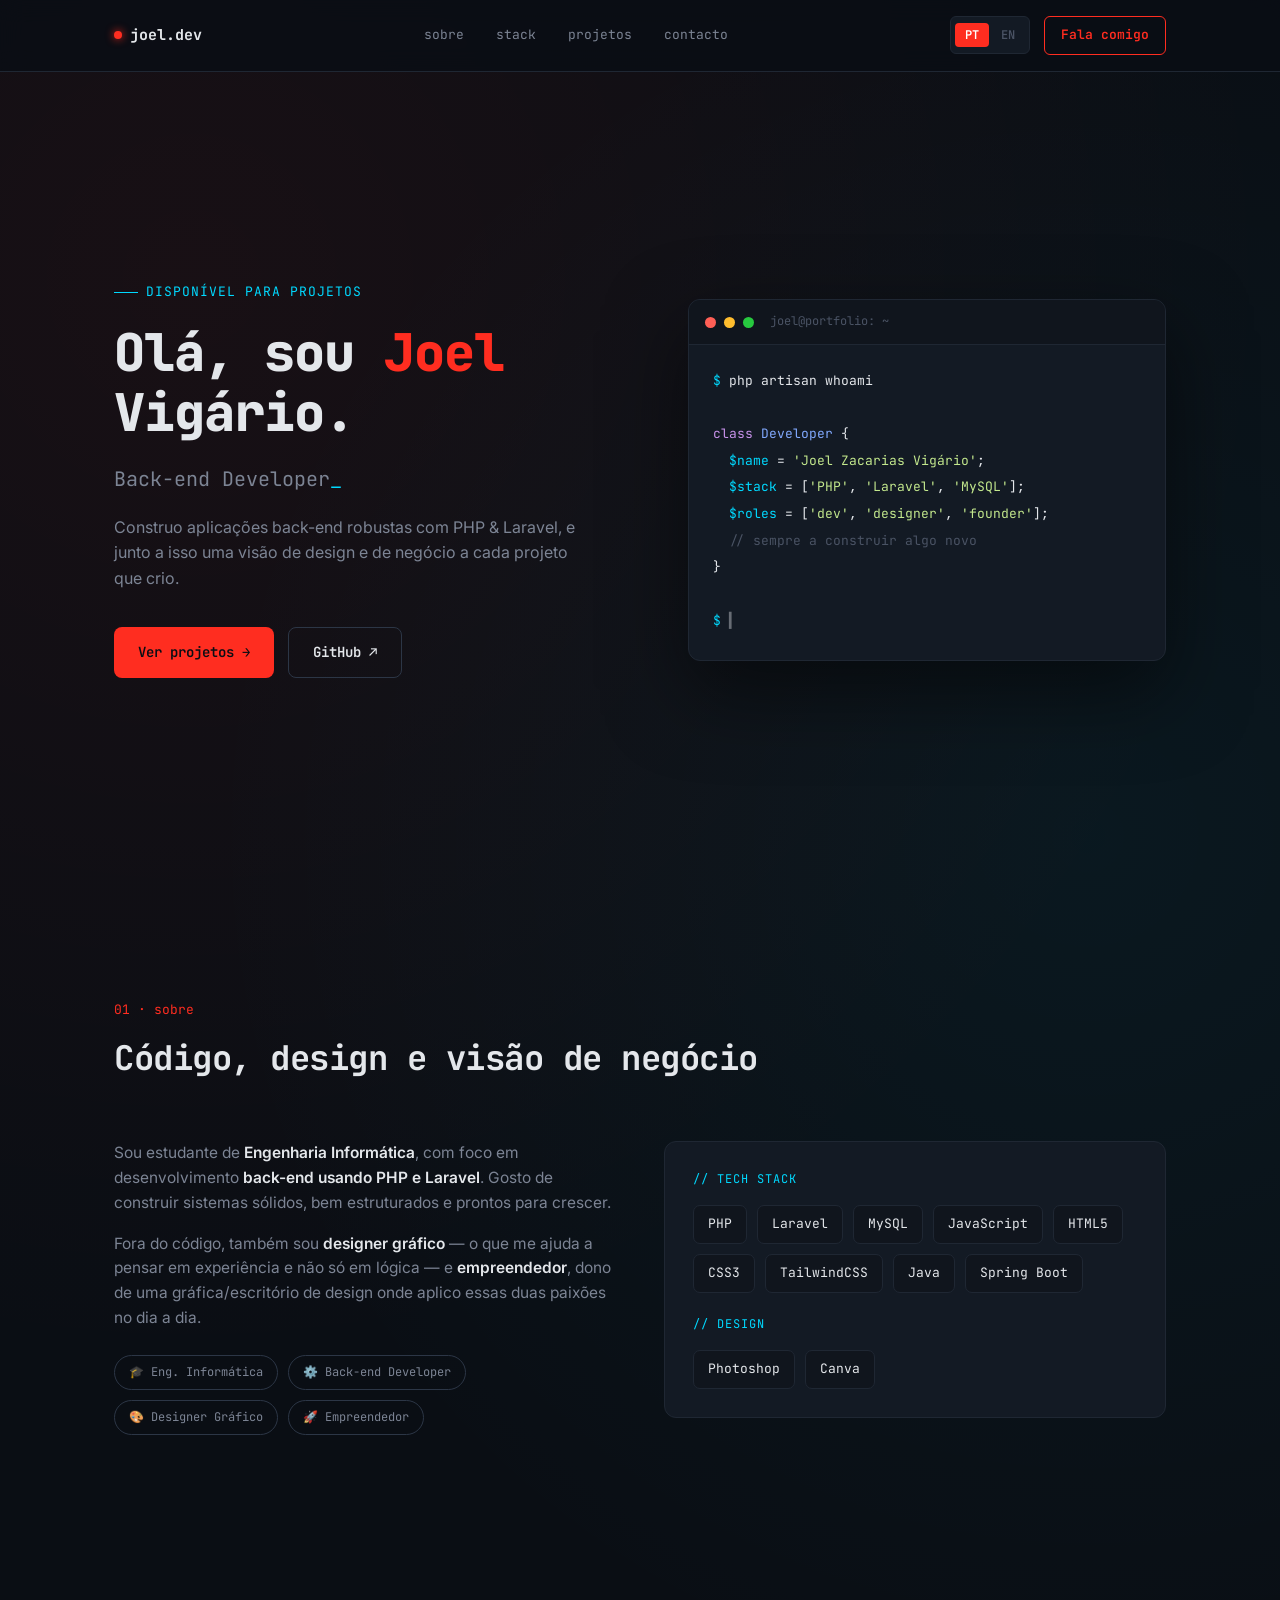
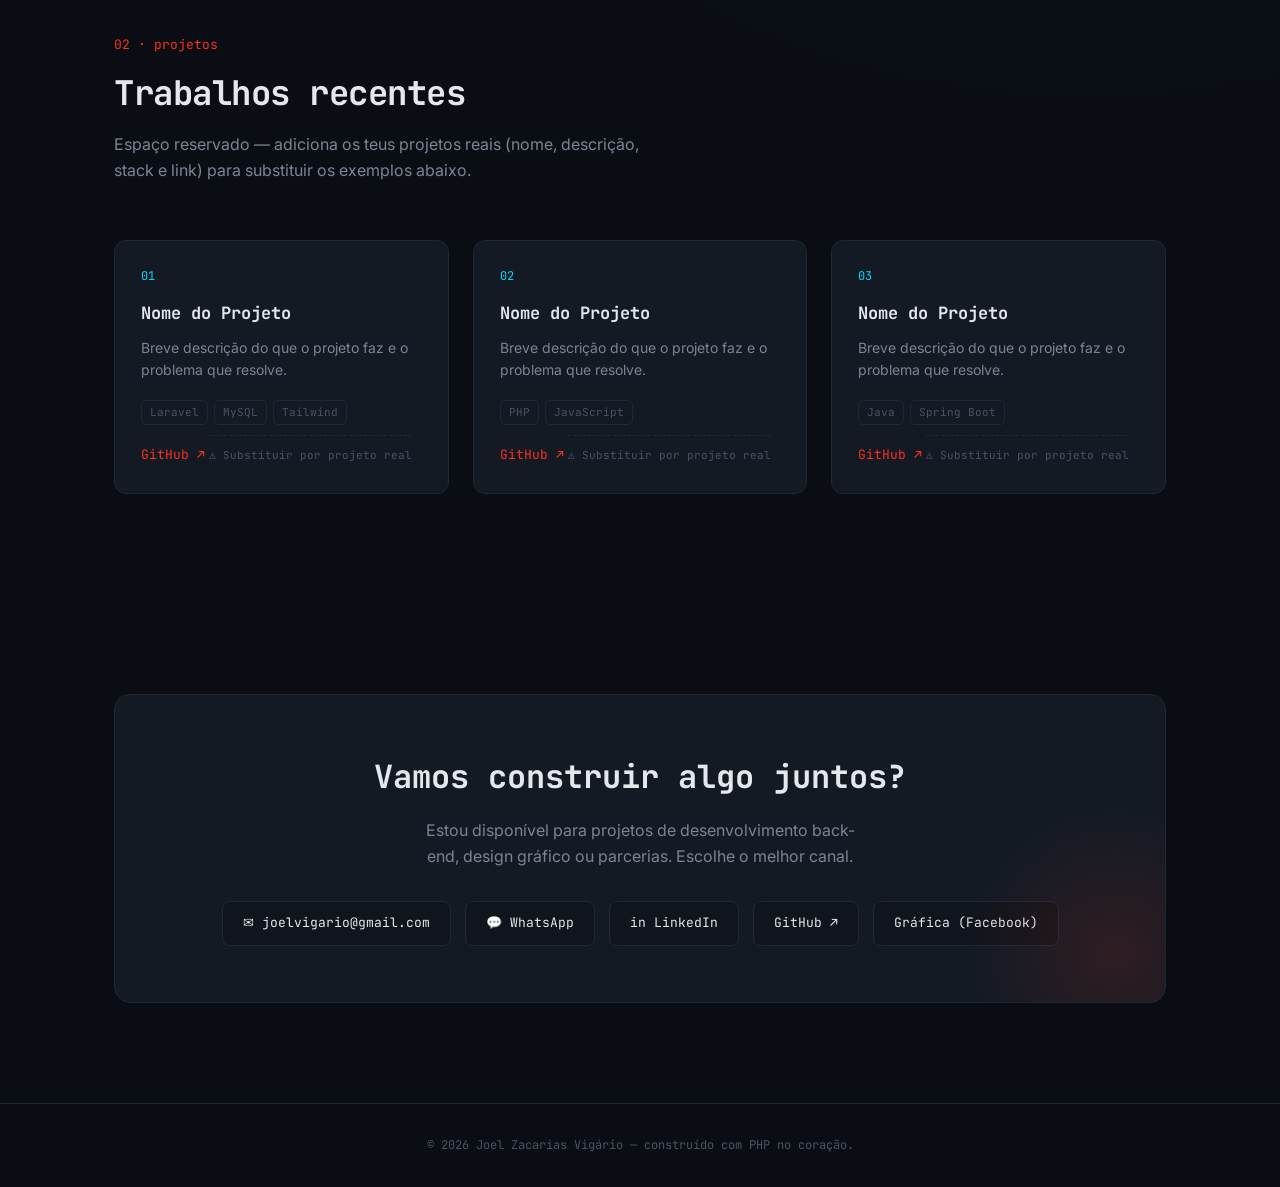
==== index.html @ 2054cb2e "Primeiro Commit Criei o Index, o estilo e o comportamento com js" ====
<!DOCTYPE html>
<html lang="pt">
<head>
<meta charset="UTF-8">
<meta name="viewport" content="width=device-width, initial-scale=1.0">
<title>Joel Vigário — Back-end Developer</title>
<link rel="preconnect" href="https://fonts.googleapis.com">
<link href="https://fonts.googleapis.com/css2?family=JetBrains+Mono:wght@400;500;600;700;800&family=Inter:wght@400;500;600;700&display=swap" rel="stylesheet">
<link rel="stylesheet" href="style.css">
</head>
<body>

<nav>
  <div class="nav-inner">
    <div class="logo"><span class="dot"></span>joel.dev</div>
    <div class="nav-links">
      <a href="#about"><span data-i18n="pt">sobre</span><span data-i18n="en">about</span></a>
      <a href="#stack"><span data-i18n="pt">stack</span><span data-i18n="en">stack</span></a>
      <a href="#projects"><span data-i18n="pt">projetos</span><span data-i18n="en">projects</span></a>
      <a href="#contact"><span data-i18n="pt">contacto</span><span data-i18n="en">contact</span></a>
    </div>
    <div style="display:flex;gap:14px;align-items:center;">
      <div class="lang-toggle">
        <button id="btn-pt" class="active">PT</button>
        <button id="btn-en">EN</button>
      </div>
      <a class="nav-cta" href="#contact"><span data-i18n="pt">Fala comigo</span><span data-i18n="en">Get in touch</span></a>
    </div>
  </div>
</nav>

<section class="hero">
  <div class="container hero-grid">
    <div>
      <div class="eyebrow"><span data-i18n="pt">DISPONÍVEL PARA PROJETOS</span><span data-i18n="en">AVAILABLE FOR PROJECTS</span></div>
      <h1><span data-i18n="pt">Olá, sou <span class="highlight">Joel</span> Vigário.</span><span data-i18n="en">Hi, I'm <span class="highlight">Joel</span> Vigário.</span></h1>
      <div class="hero-role"><span id="role-text"></span><span class="cursor">_</span></div>
      <p class="hero-desc">
        <span data-i18n="pt">Construo aplicações back-end robustas com PHP &amp; Laravel, e junto a isso uma visão de design e de negócio a cada projeto que crio.</span>
        <span data-i18n="en">I build robust back-end applications with PHP &amp; Laravel, bringing a design and business mindset to every project I create.</span>
      </p>
      <div class="hero-actions">
        <a class="btn-primary" href="#projects">
          <span data-i18n="pt">Ver projetos</span><span data-i18n="en">View projects</span> →
        </a>
        <a class="btn-secondary" href="https://github.com/JoelVigario" target="_blank" rel="noopener">GitHub ↗</a>
      </div>
    </div>

    <div class="terminal">
      <div class="terminal-bar">
        <span class="terminal-dot"></span><span class="terminal-dot"></span><span class="terminal-dot"></span>
        <span class="terminal-title">joel@portfolio: ~</span>
      </div>
      <div class="terminal-body">
        <div class="t-line"><span class="t-prompt">$</span> php artisan whoami</div>
        <div class="t-line">&nbsp;</div>
        <div class="t-line"><span class="t-key">class</span> <span class="t-func">Developer</span> {</div>
        <div class="t-line">&nbsp;&nbsp;<span class="t-var">$name</span> = <span class="t-string">'Joel Zacarias Vigário'</span>;</div>
        <div class="t-line">&nbsp;&nbsp;<span class="t-var">$stack</span> = [<span class="t-string">'PHP'</span>, <span class="t-string">'Laravel'</span>, <span class="t-string">'MySQL'</span>];</div>
        <div class="t-line">&nbsp;&nbsp;<span class="t-var">$roles</span> = [<span class="t-string">'dev'</span>, <span class="t-string">'designer'</span>, <span class="t-string">'founder'</span>];</div>
        <div class="t-line">&nbsp;&nbsp;<span class="t-comment">// sempre a construir algo novo</span></div>
        <div class="t-line">}</div>
        <div class="t-line">&nbsp;</div>
        <div class="t-line"><span class="t-prompt">$</span> <span style="opacity:.4">▍</span></div>
      </div>
    </div>
  </div>
</section>

<section id="about">
  <div class="container">
    <div class="section-head">
      <div class="section-num">01 · <span data-i18n="pt">sobre</span><span data-i18n="en">about</span></div>
      <h2 class="section-title"><span data-i18n="pt">Código, design e visão de negócio</span><span data-i18n="en">Code, design and a founder's mindset</span></h2>
    </div>
    <div class="about-grid">
      <div class="about-text">
        <p data-i18n-block="pt">Sou estudante de <strong>Engenharia Informática</strong>, com foco em desenvolvimento <strong>back-end usando PHP e Laravel</strong>. Gosto de construir sistemas sólidos, bem estruturados e prontos para crescer.</p>
        <p data-i18n-block="pt">Fora do código, também sou <strong>designer gráfico</strong> — o que me ajuda a pensar em experiência e não só em lógica — e <strong>empreendedor</strong>, dono de uma gráfica/escritório de design onde aplico essas duas paixões no dia a dia.</p>
        <p data-i18n-block="en">I'm an <strong>Informatics Engineering</strong> student, focused on <strong>back-end development with PHP and Laravel</strong>. I enjoy building solid, well-structured systems built to grow.</p>
        <p data-i18n-block="en">Outside of code, I'm also a <strong>graphic designer</strong> — which shapes how I think about experience, not just logic — and an <strong>entrepreneur</strong>, running a print/design studio where I apply both passions daily.</p>
        <div class="role-tags">
          <span class="role-tag" data-i18n="pt">🎓 Eng. Informática</span><span class="role-tag" data-i18n="en">🎓 CS Engineering</span>
          <span class="role-tag" data-i18n="pt">⚙️ Back-end Developer</span><span class="role-tag" data-i18n="en">⚙️ Back-end Developer</span>
          <span class="role-tag" data-i18n="pt">🎨 Designer Gráfico</span><span class="role-tag" data-i18n="en">🎨 Graphic Designer</span>
          <span class="role-tag" data-i18n="pt">🚀 Empreendedor</span><span class="role-tag" data-i18n="en">🚀 Entrepreneur</span>
        </div>
      </div>
      <div class="stack-block" id="stack">
        <div class="stack-block-title">// TECH STACK</div>
        <div class="stack-grid">
          <span class="stack-item">PHP</span>
          <span class="stack-item">Laravel</span>
          <span class="stack-item">MySQL</span>
          <span class="stack-item">JavaScript</span>
          <span class="stack-item">HTML5</span>
          <span class="stack-item">CSS3</span>
          <span class="stack-item">TailwindCSS</span>
          <span class="stack-item">Java</span>
          <span class="stack-item">Spring Boot</span>
        </div>
        <div class="stack-block-title" style="margin-top:22px;">// DESIGN</div>
        <div class="stack-grid">
          <span class="stack-item">Photoshop</span>
          <span class="stack-item">Canva</span>
        </div>
      </div>
    </div>
  </div>
</section>

<section id="projects">
  <div class="container">
    <div class="section-head">
      <div class="section-num">02 · <span data-i18n="pt">projetos</span><span data-i18n="en">projects</span></div>
      <h2 class="section-title"><span data-i18n="pt">Trabalhos recentes</span><span data-i18n="en">Recent work</span></h2>
      <p class="section-sub" data-i18n-block="pt">Espaço reservado — adiciona os teus projetos reais (nome, descrição, stack e link) para substituir os exemplos abaixo.</p>
      <p class="section-sub" data-i18n-block="en">Placeholder space — add your real projects (name, description, stack and link) to replace the examples below.</p>
    </div>
    <div class="projects-grid">
      <div class="project-card">
        <div class="project-icon">01</div>
        <h3><span data-i18n="pt">Nome do Projeto</span><span data-i18n="en">Project Name</span></h3>
        <p data-i18n-block="pt">Breve descrição do que o projeto faz e o problema que resolve.</p>
        <p data-i18n-block="en">Short description of what the project does and the problem it solves.</p>
        <div class="project-stack"><span>Laravel</span><span>MySQL</span><span>Tailwind</span></div>
        <a class="project-link" href="#">GitHub ↗</a>
        <div class="placeholder-note" data-i18n="pt">⚠ Substituir por projeto real</div>
        <div class="placeholder-note" data-i18n="en">⚠ Replace with real project</div>
      </div>
      <div class="project-card">
        <div class="project-icon">02</div>
        <h3><span data-i18n="pt">Nome do Projeto</span><span data-i18n="en">Project Name</span></h3>
        <p data-i18n-block="pt">Breve descrição do que o projeto faz e o problema que resolve.</p>
        <p data-i18n-block="en">Short description of what the project does and the problem it solves.</p>
        <div class="project-stack"><span>PHP</span><span>JavaScript</span></div>
        <a class="project-link" href="#">GitHub ↗</a>
        <div class="placeholder-note" data-i18n="pt">⚠ Substituir por projeto real</div>
        <div class="placeholder-note" data-i18n="en">⚠ Replace with real project</div>
      </div>
      <div class="project-card">
        <div class="project-icon">03</div>
        <h3><span data-i18n="pt">Nome do Projeto</span><span data-i18n="en">Project Name</span></h3>
        <p data-i18n-block="pt">Breve descrição do que o projeto faz e o problema que resolve.</p>
        <p data-i18n-block="en">Short description of what the project does and the problem it solves.</p>
        <div class="project-stack"><span>Java</span><span>Spring Boot</span></div>
        <a class="project-link" href="#">GitHub ↗</a>
        <div class="placeholder-note" data-i18n="pt">⚠ Substituir por projeto real</div>
        <div class="placeholder-note" data-i18n="en">⚠ Replace with real project</div>
      </div>
    </div>
  </div>
</section>

<section id="contact">
  <div class="container">
    <div class="contact-wrap">
      <h2><span data-i18n="pt">Vamos construir algo juntos?</span><span data-i18n="en">Let's build something together?</span></h2>
      <p data-i18n-block="pt">Estou disponível para projetos de desenvolvimento back-end, design gráfico ou parcerias. Escolhe o melhor canal.</p>
      <p data-i18n-block="en">I'm available for back-end development projects, graphic design or partnerships. Pick the best channel.</p>
      <div class="contact-links">
        <a class="contact-link" href="mailto:joelvigario@gmail.com">✉ joelvigario@gmail.com</a>
        <a class="contact-link" href="https://wa.me/244930426926" target="_blank" rel="noopener">💬 WhatsApp</a>
        <a class="contact-link" href="https://www.linkedin.com/in/joel-vig%C3%A1rio-72521128b/" target="_blank" rel="noopener">in LinkedIn</a>
        <a class="contact-link" href="https://github.com/JoelVigario" target="_blank" rel="noopener">GitHub ↗</a>
        <a class="contact-link" href="https://web.facebook.com/profile.php?id=61575663959041" target="_blank" rel="noopener"><span data-i18n="pt">Gráfica (Facebook)</span><span data-i18n="en">Print Studio (Facebook)</span></a>
      </div>
    </div>
  </div>
</section>

<footer>
  <p>© <span id="year"></span> Joel Zacarias Vigário — <span data-i18n="pt">construído com PHP no coração.</span><span data-i18n="en">built with PHP at heart.</span></p>
</footer>

<script src="script.js"></script>

</body>
</html>
---- style.css ----
:root{
  --bg:#0A0E14;
  --bg-elevated:#10151D;
  --bg-card:#131A24;
  --border:#1F2733;
  --border-hover:#2C3646;
  --text:#E4E7EB;
  --text-dim:#7C8494;
  --text-dimmer:#4A5364;
  --accent:#FF2D20;
  --accent-dim:#8a1a12;
  --accent-2:#00D9FF;
  --mono:'JetBrains Mono', monospace;
  --sans:'Inter', sans-serif;
}
*{margin:0;padding:0;box-sizing:border-box;}
html{scroll-behavior:smooth;}
body{
  background:var(--bg);
  color:var(--text);
  font-family:var(--sans);
  line-height:1.6;
  overflow-x:hidden;
  background-image:
    radial-gradient(circle at 15% 10%, rgba(255,45,32,0.06), transparent 40%),
    radial-gradient(circle at 85% 30%, rgba(0,217,255,0.05), transparent 40%);
}
a{color:inherit;text-decoration:none;}
.container{max-width:1100px;margin:0 auto;padding:0 24px;}

/* ---------- NAV ---------- */
nav{
  position:fixed;top:0;left:0;right:0;z-index:100;
  background:rgba(10,14,20,0.85);
  backdrop-filter:blur(12px);
  border-bottom:1px solid var(--border);
}
.nav-inner{
  max-width:1100px;margin:0 auto;padding:16px 24px;
  display:flex;align-items:center;justify-content:space-between;
}
.logo{
  font-family:var(--mono);font-weight:700;font-size:15px;
  display:flex;align-items:center;gap:8px;
}
.logo .dot{width:8px;height:8px;border-radius:50%;background:var(--accent);box-shadow:0 0 8px var(--accent);}
.nav-links{display:flex;gap:32px;align-items:center;}
.nav-links a{
  font-family:var(--mono);font-size:13px;color:var(--text-dim);
  transition:color .2s;position:relative;
}
.nav-links a:hover{color:var(--text);}
.lang-toggle{
  font-family:var(--mono);font-size:12px;font-weight:600;
  background:var(--bg-card);border:1px solid var(--border);
  border-radius:6px;padding:6px 4px;display:flex;gap:2px;cursor:pointer;
}
.lang-toggle button{
  background:none;border:none;color:var(--text-dimmer);
  font-family:var(--mono);font-size:12px;font-weight:600;
  padding:4px 10px;border-radius:4px;cursor:pointer;transition:all .2s;
}
.lang-toggle button.active{background:var(--accent);color:#fff;}
.nav-cta{
  font-family:var(--mono);font-size:13px;font-weight:600;
  background:transparent;border:1px solid var(--accent);color:var(--accent);
  padding:8px 16px;border-radius:6px;transition:all .2s;
}
.nav-cta:hover{background:var(--accent);color:#0A0E14;}
.burger{display:none;background:none;border:none;color:var(--text);font-size:22px;cursor:pointer;}

/* ---------- HERO ---------- */
.hero{
  min-height:100vh;display:flex;align-items:center;
  padding:120px 0 60px;position:relative;
}
.hero-grid{display:grid;grid-template-columns:1.1fr 1fr;gap:48px;align-items:center;width:100%;}
.eyebrow{
  font-family:var(--mono);font-size:13px;color:var(--accent-2);
  letter-spacing:1px;margin-bottom:20px;display:flex;align-items:center;gap:8px;
}
.eyebrow::before{content:'';width:24px;height:1px;background:var(--accent-2);}
h1{
  font-family:var(--mono);font-size:clamp(32px,4.5vw,52px);font-weight:800;
  line-height:1.15;margin-bottom:20px;letter-spacing:-1px;
}
h1 .highlight{color:var(--accent);}
.hero-role{
  font-family:var(--mono);font-size:clamp(16px,2vw,20px);color:var(--text-dim);
  margin-bottom:24px;height:28px;
}
.hero-role .cursor{color:var(--accent-2);animation:blink 1s step-end infinite;}
@keyframes blink{50%{opacity:0;}}
.hero-desc{color:var(--text-dim);font-size:16px;max-width:480px;margin-bottom:36px;}
.hero-actions{display:flex;gap:14px;flex-wrap:wrap;}
.btn-primary{
  font-family:var(--mono);font-weight:600;font-size:14px;
  background:var(--accent);color:#0A0E14;padding:13px 24px;border-radius:8px;
  display:inline-flex;align-items:center;gap:8px;transition:transform .2s, box-shadow .2s;
}
.btn-primary:hover{transform:translateY(-2px);box-shadow:0 8px 24px rgba(255,45,32,0.3);}
.btn-secondary{
  font-family:var(--mono);font-weight:600;font-size:14px;
  background:transparent;border:1px solid var(--border-hover);color:var(--text);
  padding:13px 24px;border-radius:8px;transition:all .2s;
}
.btn-secondary:hover{border-color:var(--accent-2);color:var(--accent-2);}

/* terminal window */
.terminal{
  background:var(--bg-card);border:1px solid var(--border);border-radius:12px;
  overflow:hidden;box-shadow:0 30px 80px rgba(0,0,0,0.5);
}
.terminal-bar{
  background:var(--bg-elevated);padding:12px 16px;display:flex;align-items:center;gap:8px;
  border-bottom:1px solid var(--border);
}
.terminal-dot{width:11px;height:11px;border-radius:50%;}
.terminal-bar span:nth-child(1){background:#FF5F56;}
.terminal-bar span:nth-child(2){background:#FFBD2E;}
.terminal-bar span:nth-child(3){background:#27C93F;}
.terminal-title{
  font-family:var(--mono);font-size:12px;color:var(--text-dimmer);margin-left:8px;
}
.terminal-body{padding:24px;font-family:var(--mono);font-size:13px;line-height:1.9;min-height:220px;}
.t-line{margin-bottom:2px;}
.t-prompt{color:var(--accent-2);}
.t-comment{color:var(--text-dimmer);}
.t-key{color:#C792EA;}
.t-string{color:#C3E88D;}
.t-var{color:var(--accent-2);}
.t-func{color:#82AAFF;}

/* ---------- SECTIONS ---------- */
section{padding:100px 0;position:relative;}
.section-head{margin-bottom:56px;}
.section-num{
  font-family:var(--mono);font-size:13px;color:var(--accent);margin-bottom:10px;
}
.section-title{
  font-family:var(--mono);font-size:clamp(24px,3vw,34px);font-weight:700;letter-spacing:-0.5px;
}
.section-sub{color:var(--text-dim);margin-top:12px;max-width:560px;}

/* about */
.about-grid{display:grid;grid-template-columns:1fr 1fr;gap:48px;align-items:start;}
.about-text p{color:var(--text-dim);margin-bottom:16px;font-size:15.5px;}
.about-text strong{color:var(--text);font-weight:600;}
.role-tags{display:flex;gap:10px;flex-wrap:wrap;margin-top:24px;}
.role-tag{
  font-family:var(--mono);font-size:12px;padding:7px 14px;border-radius:20px;
  border:1px solid var(--border-hover);color:var(--text-dim);
}

/* stack */
.stack-block{background:var(--bg-card);border:1px solid var(--border);border-radius:12px;padding:28px;}
.stack-block-title{font-family:var(--mono);font-size:12px;color:var(--accent-2);margin-bottom:16px;letter-spacing:1px;}
.stack-grid{display:flex;flex-wrap:wrap;gap:10px;}
.stack-item{
  font-family:var(--mono);font-size:13px;background:var(--bg-elevated);
  border:1px solid var(--border);padding:8px 14px;border-radius:7px;color:var(--text);
  transition:border-color .2s, color .2s;
}
.stack-item:hover{border-color:var(--accent);color:var(--accent);}

/* projects */
.projects-grid{display:grid;grid-template-columns:repeat(auto-fit,minmax(300px,1fr));gap:24px;}
.project-card{
  background:var(--bg-card);border:1px solid var(--border);border-radius:12px;
  padding:26px;transition:transform .25s, border-color .25s;position:relative;overflow:hidden;
}
.project-card:hover{transform:translateY(-4px);border-color:var(--border-hover);}
.project-card::before{
  content:'';position:absolute;top:0;left:0;right:0;height:2px;
  background:linear-gradient(90deg,var(--accent),var(--accent-2));
  transform:scaleX(0);transform-origin:left;transition:transform .3s;
}
.project-card:hover::before{transform:scaleX(1);}
.project-icon{
  font-family:var(--mono);font-size:12px;color:var(--accent-2);margin-bottom:14px;
}
.project-card h3{font-family:var(--mono);font-size:17px;margin-bottom:10px;}
.project-card p{color:var(--text-dim);font-size:14px;margin-bottom:18px;}
.project-stack{display:flex;flex-wrap:wrap;gap:6px;margin-bottom:16px;}
.project-stack span{
  font-family:var(--mono);font-size:11px;color:var(--text-dimmer);
  border:1px solid var(--border);padding:3px 8px;border-radius:5px;
}
.project-link{font-family:var(--mono);font-size:13px;color:var(--accent);display:inline-flex;align-items:center;gap:6px;}
.placeholder-note{
  font-family:var(--mono);font-size:11px;color:var(--text-dimmer);
  margin-top:14px;border-top:1px dashed var(--border);padding-top:12px;
}

/* contact */
.contact-wrap{
  background:var(--bg-card);border:1px solid var(--border);border-radius:16px;
  padding:56px;text-align:center;position:relative;overflow:hidden;
}
.contact-wrap::after{
  content:'';position:absolute;bottom:-100px;right:-100px;width:300px;height:300px;
  background:radial-gradient(circle,rgba(255,45,32,0.12),transparent 70%);
}
.contact-wrap h2{font-family:var(--mono);font-size:clamp(22px,3vw,32px);margin-bottom:16px;}
.contact-wrap p{color:var(--text-dim);max-width:460px;margin:0 auto 32px;}
.contact-links{display:flex;gap:14px;justify-content:center;flex-wrap:wrap;}
.contact-link{
  font-family:var(--mono);font-size:13px;background:var(--bg-elevated);
  border:1px solid var(--border);padding:11px 20px;border-radius:8px;
  display:flex;align-items:center;gap:8px;transition:all .2s;
}
.contact-link:hover{border-color:var(--accent-2);color:var(--accent-2);transform:translateY(-2px);}

footer{padding:32px 0;border-top:1px solid var(--border);text-align:center;}
footer p{font-family:var(--mono);font-size:12px;color:var(--text-dimmer);}

[data-i18n]{display:none;}
[data-i18n].lang-active{display:inline;}
[data-i18n-block]{display:none;}
[data-i18n-block].lang-active{display:block;}

@media(max-width:820px){
  .hero-grid{grid-template-columns:1fr;}
  .about-grid{grid-template-columns:1fr;}
  .nav-links{display:none;}
  .contact-wrap{padding:36px 20px;}
}
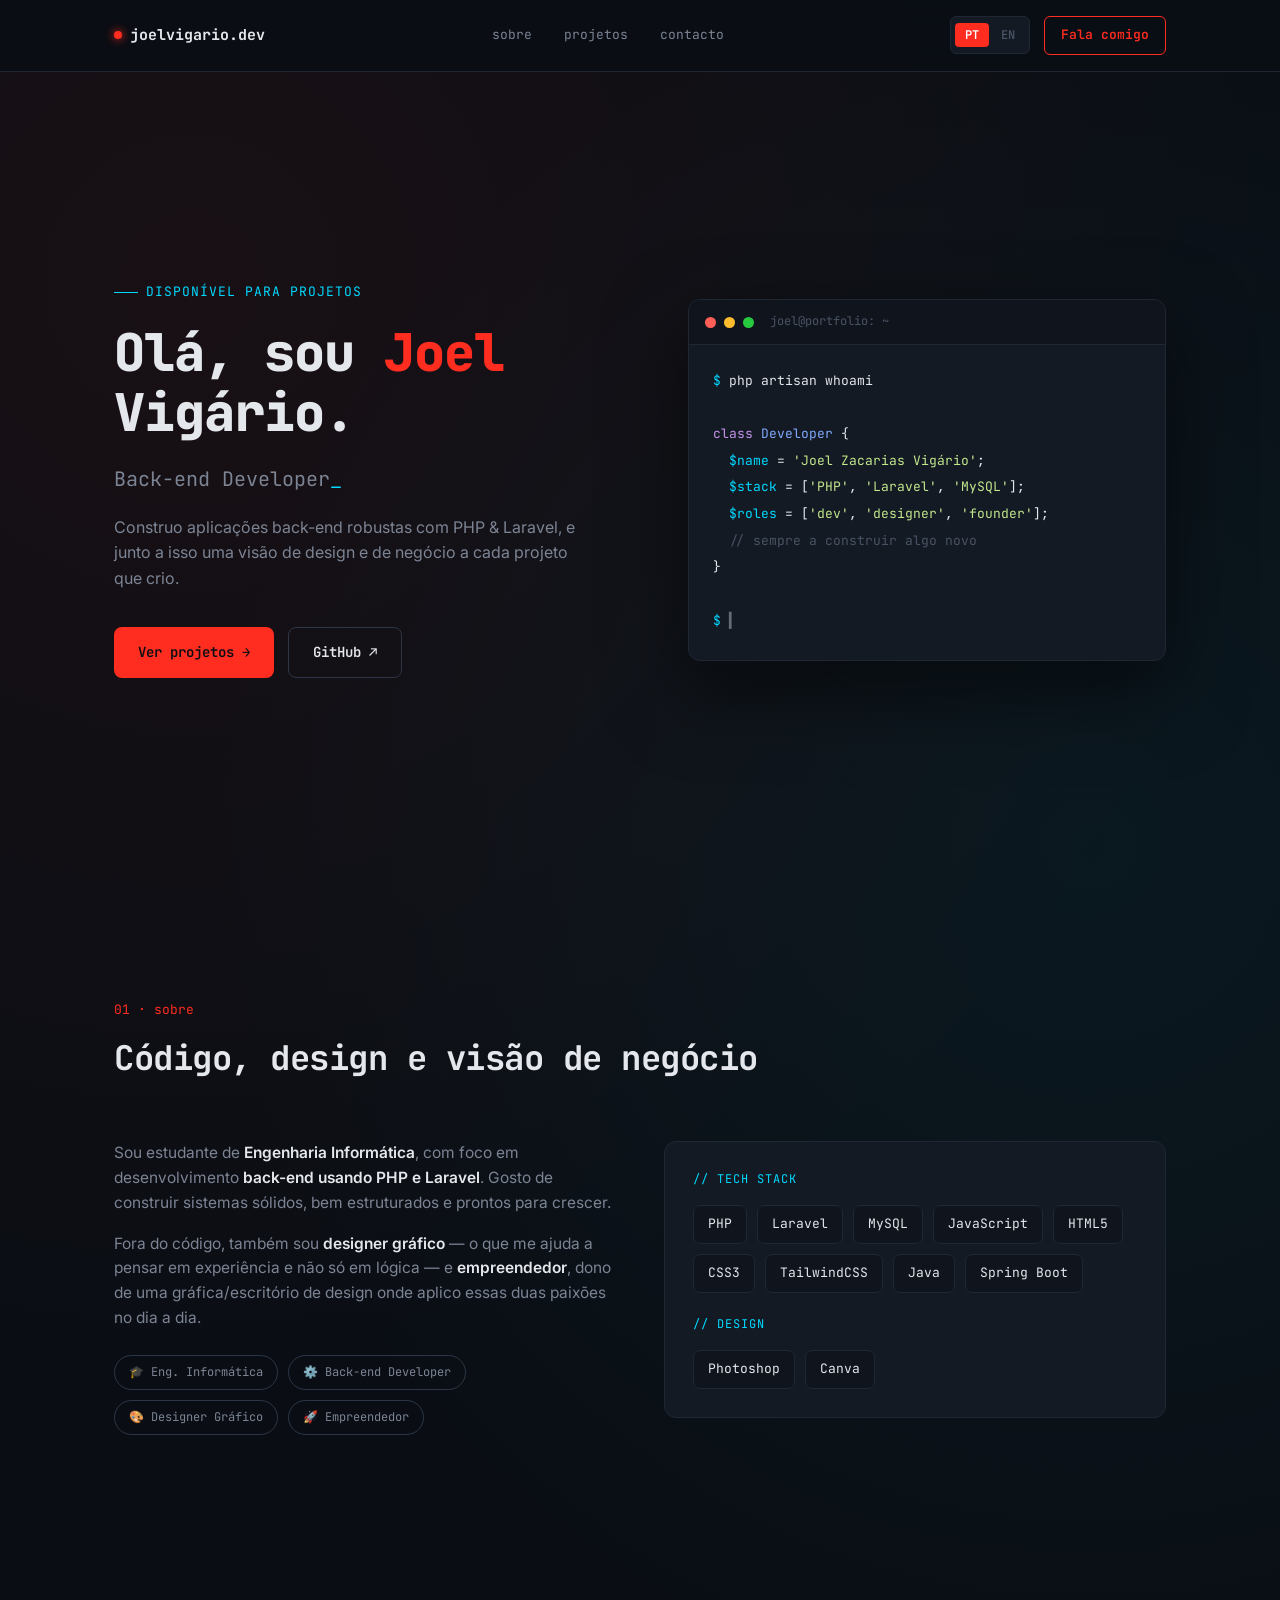
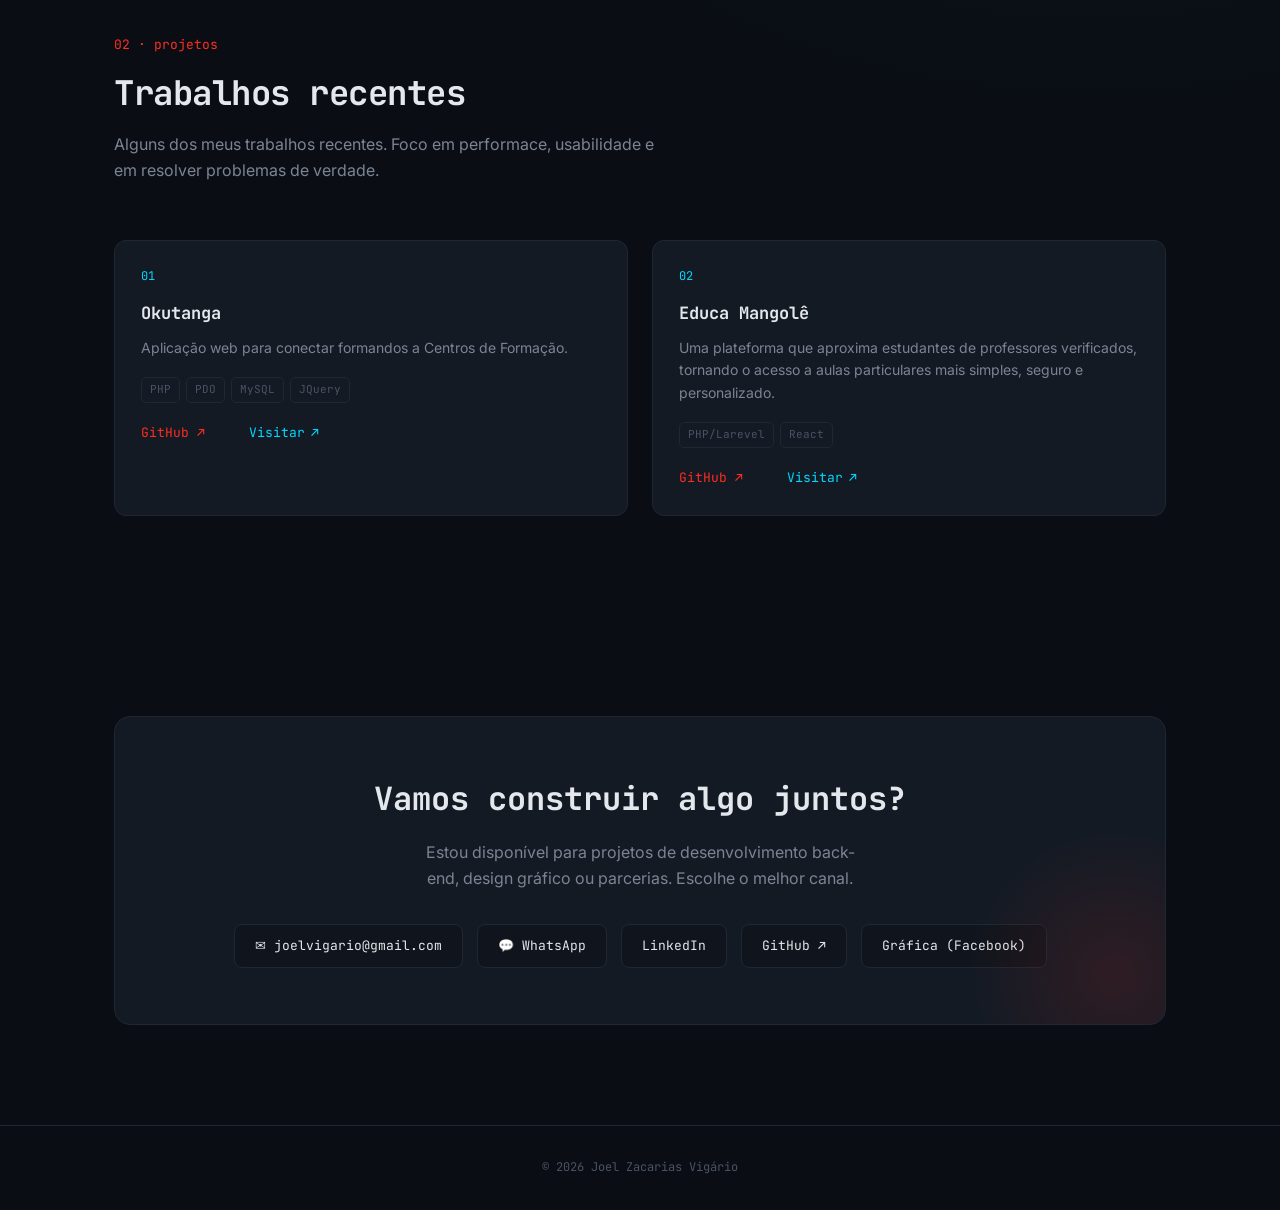
==== commit 086d7505: "Pequenos ajustes" ====
--- a/index.html
+++ b/index.html
@@ -12,10 +12,9 @@
 
 <nav>
   <div class="nav-inner">
-    <div class="logo"><span class="dot"></span>joel.dev</div>
+    <div class="logo"><span class="dot"></span>joelvigario.dev</div>
     <div class="nav-links">
       <a href="#about"><span data-i18n="pt">sobre</span><span data-i18n="en">about</span></a>
-      <a href="#stack"><span data-i18n="pt">stack</span><span data-i18n="en">stack</span></a>
       <a href="#projects"><span data-i18n="pt">projetos</span><span data-i18n="en">projects</span></a>
       <a href="#contact"><span data-i18n="pt">contacto</span><span data-i18n="en">contact</span></a>
     </div>
@@ -115,30 +114,36 @@
     <div class="section-head">
       <div class="section-num">02 · <span data-i18n="pt">projetos</span><span data-i18n="en">projects</span></div>
       <h2 class="section-title"><span data-i18n="pt">Trabalhos recentes</span><span data-i18n="en">Recent work</span></h2>
-      <p class="section-sub" data-i18n-block="pt">Espaço reservado — adiciona os teus projetos reais (nome, descrição, stack e link) para substituir os exemplos abaixo.</p>
-      <p class="section-sub" data-i18n-block="en">Placeholder space — add your real projects (name, description, stack and link) to replace the examples below.</p>
+      <p class="section-sub" data-i18n-block="pt">Alguns dos meus trabalhos recentes. Foco em performace, usabilidade e em resolver problemas de verdade.</p>
+      <p class="section-sub" data-i18n-block="en">Latest projects delivered. Focused on performance, usability, and solving real problems.</p>
     </div>
     <div class="projects-grid">
       <div class="project-card">
+
         <div class="project-icon">01</div>
-        <h3><span data-i18n="pt">Nome do Projeto</span><span data-i18n="en">Project Name</span></h3>
-        <p data-i18n-block="pt">Breve descrição do que o projeto faz e o problema que resolve.</p>
-        <p data-i18n-block="en">Short description of what the project does and the problem it solves.</p>
-        <div class="project-stack"><span>Laravel</span><span>MySQL</span><span>Tailwind</span></div>
+        <h3><span data-i18n="pt">Okutanga</span><span data-i18n="en">Okutanga</span></h3>
+        <p data-i18n-block="pt">Aplicação web para conectar formandos a Centros de Formação.</p>
+        <p data-i18n-block="en">Web application linking students to certified training centers.</p>
+        <div class="project-stack"><span>PHP</span><span>PDO</span><span>MySQL</span><span>JQuery</span></div>
         <a class="project-link" href="#">GitHub ↗</a>
-        <div class="placeholder-note" data-i18n="pt">⚠ Substituir por projeto real</div>
-        <div class="placeholder-note" data-i18n="en">⚠ Replace with real project</div>
+        <a class="project-link visit" href="#"><span data-i18n="pt">Visitar</span><span data-i18n="en">Visit</span> ↗</a>
+        <div class="placeholder-note" data-i18n="pt"></div>
+        <div class="placeholder-note" data-i18n="en"></div>
       </div>
+
       <div class="project-card">
         <div class="project-icon">02</div>
-        <h3><span data-i18n="pt">Nome do Projeto</span><span data-i18n="en">Project Name</span></h3>
-        <p data-i18n-block="pt">Breve descrição do que o projeto faz e o problema que resolve.</p>
-        <p data-i18n-block="en">Short description of what the project does and the problem it solves.</p>
-        <div class="project-stack"><span>PHP</span><span>JavaScript</span></div>
+        <h3><span data-i18n="pt">Educa Mangolê</span><span data-i18n="en">Educa Mangolê</span></h3>
+        <p data-i18n-block="pt">Uma plateforma que aproxima estudantes de professores verificados, tornando o acesso a aulas particulares mais simples, seguro e personalizado.</p>
+        <p data-i18n-block="en">A plataform that connects students with certified teachers, making access to private lessons simpler, safer and more personalized.</p>
+        <div class="project-stack"><span>PHP/Larevel</span><span>React</span></div>
         <a class="project-link" href="#">GitHub ↗</a>
-        <div class="placeholder-note" data-i18n="pt">⚠ Substituir por projeto real</div>
-        <div class="placeholder-note" data-i18n="en">⚠ Replace with real project</div>
+        <a class="project-link visit" href="#"><span data-i18n="pt">Visitar</span><span data-i18n="en">Visit</span> ↗</a>
+        <div class="placeholder-note" data-i18n="pt"></div>
+        <div class="placeholder-note" data-i18n="en"></div>
       </div>
+
+<!-- 
       <div class="project-card">
         <div class="project-icon">03</div>
         <h3><span data-i18n="pt">Nome do Projeto</span><span data-i18n="en">Project Name</span></h3>
@@ -146,9 +151,12 @@
         <p data-i18n-block="en">Short description of what the project does and the problem it solves.</p>
         <div class="project-stack"><span>Java</span><span>Spring Boot</span></div>
         <a class="project-link" href="#">GitHub ↗</a>
-        <div class="placeholder-note" data-i18n="pt">⚠ Substituir por projeto real</div>
-        <div class="placeholder-note" data-i18n="en">⚠ Replace with real project</div>
+        <a class="project-link visit" href="#"><span data-i18n="pt">Visitar</span><span data-i18n="en">Visit</span> ↗</a>
+        <div class="placeholder-note" data-i18n="pt"></div>
+        <div class="placeholder-note" data-i18n="en"></div>
       </div>
+ -->
+
     </div>
   </div>
 </section>
@@ -162,7 +170,7 @@
       <div class="contact-links">
         <a class="contact-link" href="mailto:joelvigario@gmail.com">✉ joelvigario@gmail.com</a>
         <a class="contact-link" href="https://wa.me/244930426926" target="_blank" rel="noopener">💬 WhatsApp</a>
-        <a class="contact-link" href="https://www.linkedin.com/in/joel-vig%C3%A1rio-72521128b/" target="_blank" rel="noopener">in LinkedIn</a>
+        <a class="contact-link" href="https://www.linkedin.com/in/joel-vig%C3%A1rio-72521128b/" target="_blank" rel="noopener">LinkedIn</a>
         <a class="contact-link" href="https://github.com/JoelVigario" target="_blank" rel="noopener">GitHub ↗</a>
         <a class="contact-link" href="https://web.facebook.com/profile.php?id=61575663959041" target="_blank" rel="noopener"><span data-i18n="pt">Gráfica (Facebook)</span><span data-i18n="en">Print Studio (Facebook)</span></a>
       </div>
@@ -171,7 +179,8 @@
 </section>
 
 <footer>
-  <p>© <span id="year"></span> Joel Zacarias Vigário — <span data-i18n="pt">construído com PHP no coração.</span><span data-i18n="en">built with PHP at heart.</span></p>
+  <p>© <span id="year"></span> Joel Zacarias Vigário</p>
+   <!-- — <span data-i18n="pt">construído com PHP no coração.</span><span data-i18n="en">built with PHP at heart.</span> -->
 </footer>
 
 <script src="script.js"></script>
--- a/style.css
+++ b/style.css
@@ -192,6 +192,10 @@
   margin-top:14px;border-top:1px dashed var(--border);padding-top:12px;
 }
 
+.visit {
+  margin-left: 40px; color: var(--accent-2);
+}
+
 /* contact */
 .contact-wrap{
   background:var(--bg-card);border:1px solid var(--border);border-radius:16px;
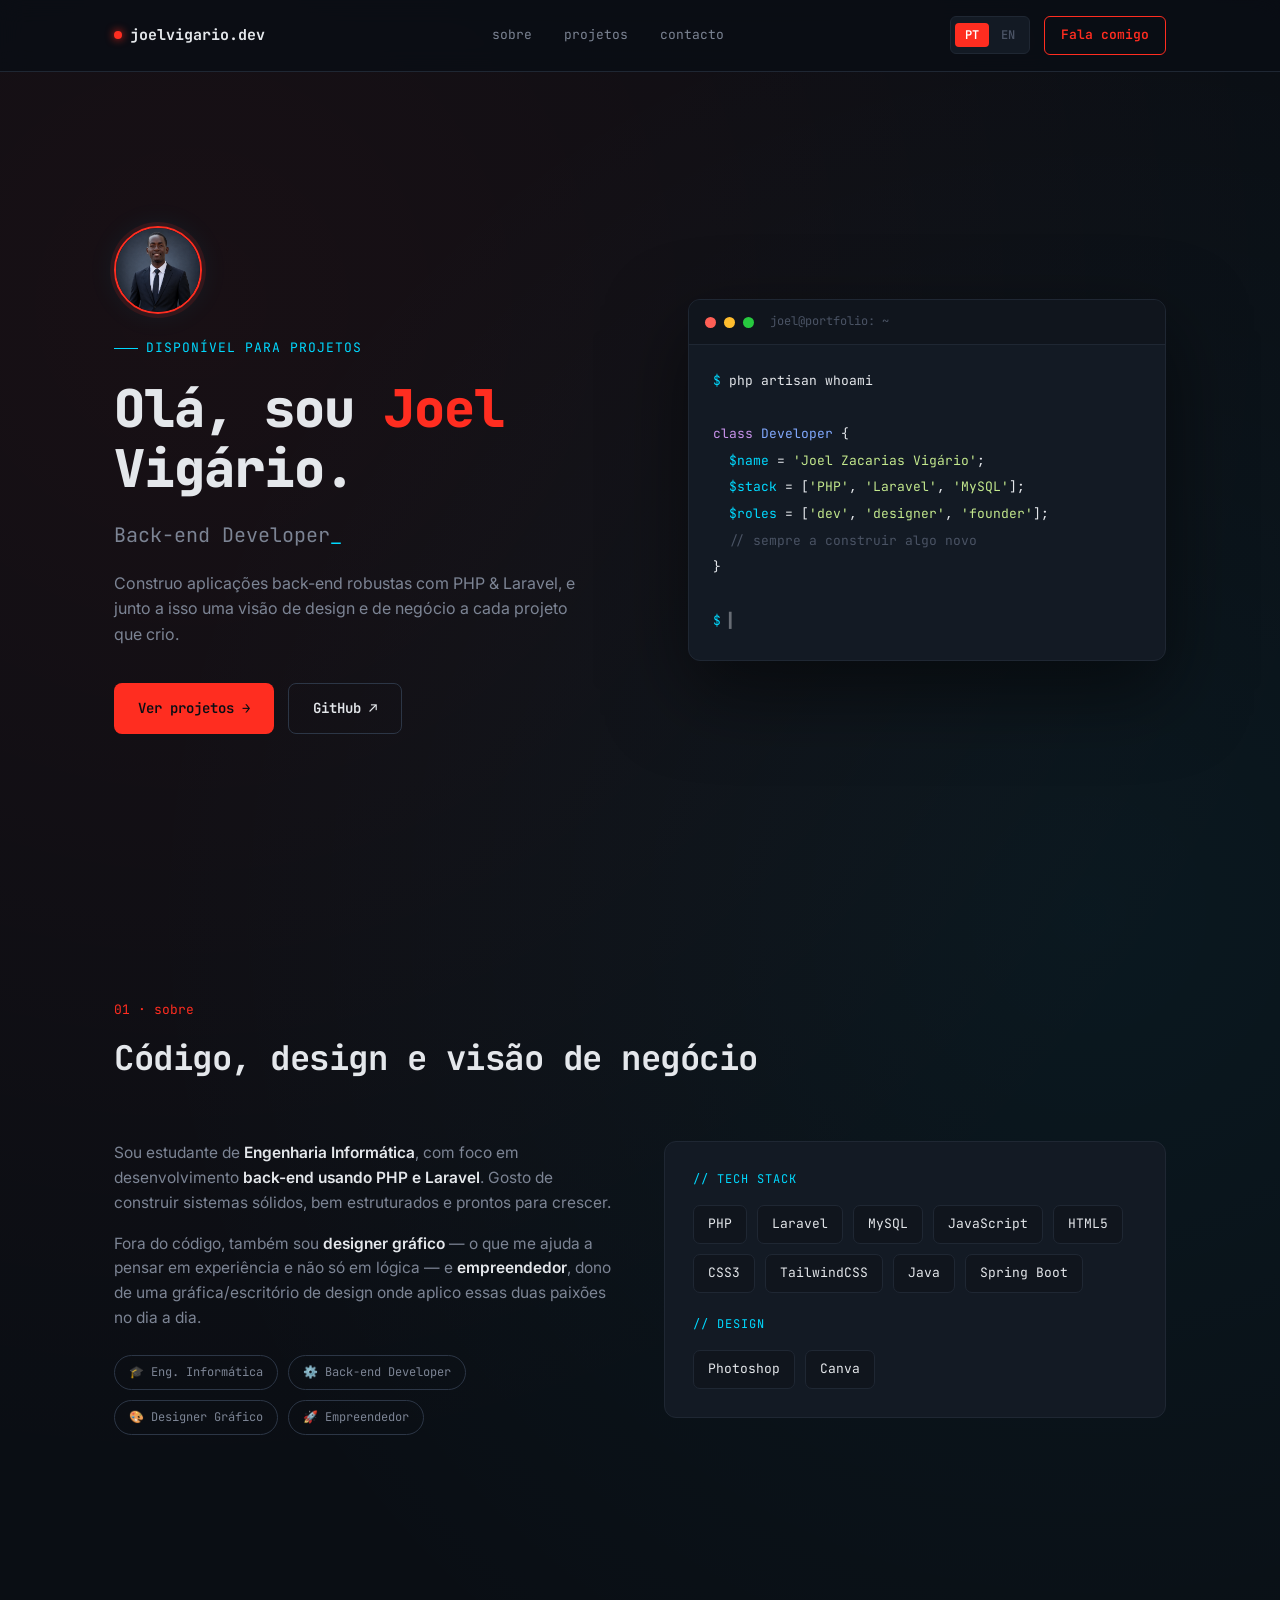
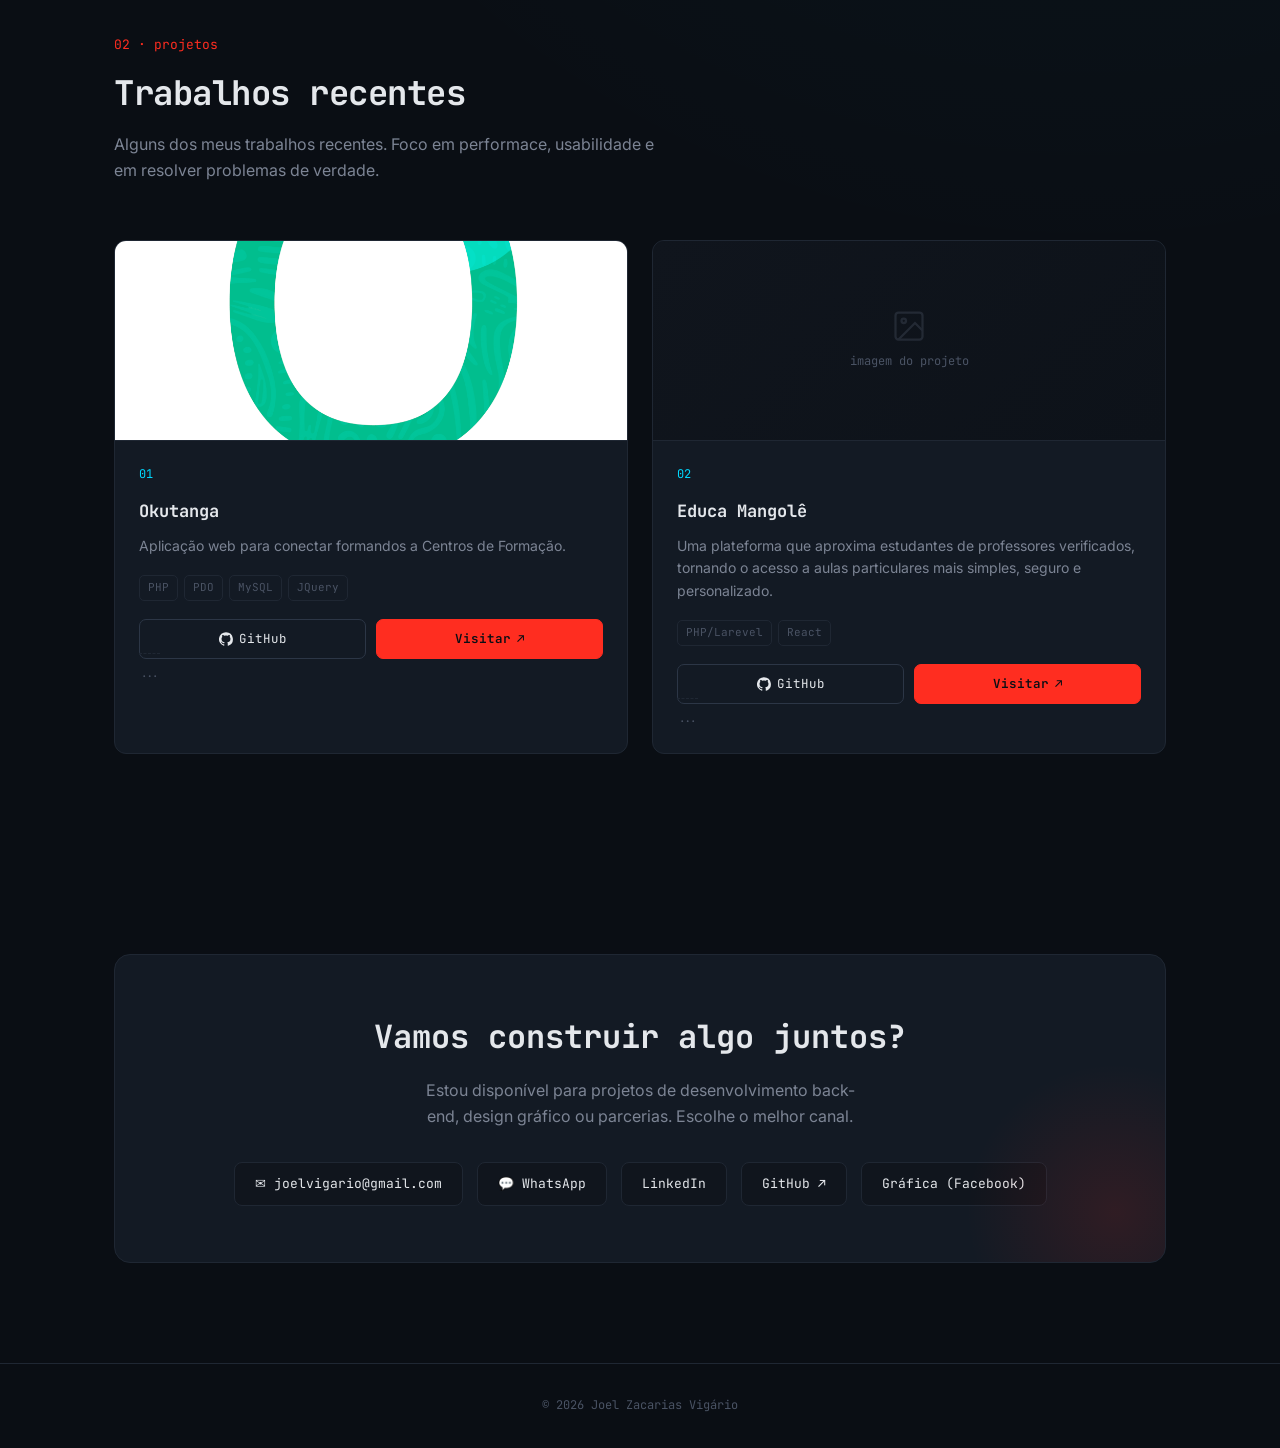
==== commit 0e739dcb: "Adicionando imagens" ====
--- a/index.html
+++ b/index.html
@@ -31,6 +31,7 @@
 <section class="hero">
   <div class="container hero-grid">
     <div>
+      <div class="avatar-wrap"><img src="assets/Joel Vigário.png" alt="Joel Zacarias Vigário"></div>
       <div class="eyebrow"><span data-i18n="pt">DISPONÍVEL PARA PROJETOS</span><span data-i18n="en">AVAILABLE FOR PROJECTS</span></div>
       <h1><span data-i18n="pt">Olá, sou <span class="highlight">Joel</span> Vigário.</span><span data-i18n="en">Hi, I'm <span class="highlight">Joel</span> Vigário.</span></h1>
       <div class="hero-role"><span id="role-text"></span><span class="cursor">_</span></div>
@@ -118,44 +119,67 @@
       <p class="section-sub" data-i18n-block="en">Latest projects delivered. Focused on performance, usability, and solving real problems.</p>
     </div>
     <div class="projects-grid">
+
+      <!-- Okutanga -->
       <div class="project-card">
-
-        <div class="project-icon">01</div>
+        <div class="project-image">
+          <img src="assets/Okutanga.png" alt="Okutanga">
+<!--           
+          <div class="img-fallback">
+            <svg width="36" height="36" viewBox="0 0 24 24" fill="none" stroke="currentColor" stroke-width="1.5"><rect x="3" y="3" width="18" height="18" rx="2"/><circle cx="8.5" cy="8.5" r="1.5"/><path d="M21 15l-5-5L5 21"/></svg>
+            <span data-i18n="pt">imagem do projeto</span><span data-i18n="en">project image</span>
+          </div> -->
+
+        </div>
+        <div class="project-body">
+          <div class="project-icon">01</div>
         <h3><span data-i18n="pt">Okutanga</span><span data-i18n="en">Okutanga</span></h3>
         <p data-i18n-block="pt">Aplicação web para conectar formandos a Centros de Formação.</p>
         <p data-i18n-block="en">Web application linking students to certified training centers.</p>
         <div class="project-stack"><span>PHP</span><span>PDO</span><span>MySQL</span><span>JQuery</span></div>
-        <a class="project-link" href="#">GitHub ↗</a>
-        <a class="project-link visit" href="#"><span data-i18n="pt">Visitar</span><span data-i18n="en">Visit</span> ↗</a>
-        <div class="placeholder-note" data-i18n="pt"></div>
-        <div class="placeholder-note" data-i18n="en"></div>
-      </div>
-
+          <div class="project-links">
+            <a class="project-link" href="#" target="_blank" rel="noopener">
+              <svg width="14" height="14" viewBox="0 0 24 24" fill="currentColor"><path d="M12 .3a12 12 0 0 0-3.8 23.4c.6.1.8-.3.8-.6v-2.2c-3.3.7-4-1.6-4-1.6-.6-1.4-1.4-1.8-1.4-1.8-1.1-.8.1-.7.1-.7 1.2.1 1.9 1.3 1.9 1.3 1.1 1.8 2.8 1.3 3.5 1 .1-.8.4-1.3.7-1.6-2.7-.3-5.5-1.3-5.5-5.9 0-1.3.5-2.4 1.3-3.2-.1-.3-.6-1.6.1-3.2 0 0 1-.3 3.3 1.2a11.5 11.5 0 0 1 6 0c2.3-1.5 3.3-1.2 3.3-1.2.7 1.6.2 2.9.1 3.2.8.8 1.3 1.9 1.3 3.2 0 4.6-2.8 5.6-5.5 5.9.4.4.8 1.1.8 2.2v3.3c0 .3.2.7.8.6A12 12 0 0 0 12 .3"/></svg>
+              GitHub
+            </a>
+            <a class="project-link primary" href="#" target="_blank" rel="noopener">
+              <span data-i18n="pt">Visitar</span><span data-i18n="en">Visit</span> ↗
+            </a>
+          </div>
+          <div class="placeholder-note" data-i18n="pt">...</div>
+          <div class="placeholder-note" data-i18n="en">...</div>
+        </div>
+      </div>
+
+      <!-- Educa -->
       <div class="project-card">
-        <div class="project-icon">02</div>
+        <div class="project-image">
+          <!-- <img src="assets/projeto1.jpg" alt="Nome do Projeto"> -->
+          <div class="img-fallback">
+            <svg width="36" height="36" viewBox="0 0 24 24" fill="none" stroke="currentColor" stroke-width="1.5"><rect x="3" y="3" width="18" height="18" rx="2"/><circle cx="8.5" cy="8.5" r="1.5"/><path d="M21 15l-5-5L5 21"/></svg>
+            <span data-i18n="pt">imagem do projeto</span><span data-i18n="en">project image</span>
+          </div>
+        </div>
+        <div class="project-body">
+          <div class="project-icon">02</div>
         <h3><span data-i18n="pt">Educa Mangolê</span><span data-i18n="en">Educa Mangolê</span></h3>
         <p data-i18n-block="pt">Uma plateforma que aproxima estudantes de professores verificados, tornando o acesso a aulas particulares mais simples, seguro e personalizado.</p>
         <p data-i18n-block="en">A plataform that connects students with certified teachers, making access to private lessons simpler, safer and more personalized.</p>
         <div class="project-stack"><span>PHP/Larevel</span><span>React</span></div>
-        <a class="project-link" href="#">GitHub ↗</a>
-        <a class="project-link visit" href="#"><span data-i18n="pt">Visitar</span><span data-i18n="en">Visit</span> ↗</a>
-        <div class="placeholder-note" data-i18n="pt"></div>
-        <div class="placeholder-note" data-i18n="en"></div>
-      </div>
-
-<!-- 
-      <div class="project-card">
-        <div class="project-icon">03</div>
-        <h3><span data-i18n="pt">Nome do Projeto</span><span data-i18n="en">Project Name</span></h3>
-        <p data-i18n-block="pt">Breve descrição do que o projeto faz e o problema que resolve.</p>
-        <p data-i18n-block="en">Short description of what the project does and the problem it solves.</p>
-        <div class="project-stack"><span>Java</span><span>Spring Boot</span></div>
-        <a class="project-link" href="#">GitHub ↗</a>
-        <a class="project-link visit" href="#"><span data-i18n="pt">Visitar</span><span data-i18n="en">Visit</span> ↗</a>
-        <div class="placeholder-note" data-i18n="pt"></div>
-        <div class="placeholder-note" data-i18n="en"></div>
-      </div>
- -->
+          <div class="project-links">
+            <a class="project-link" href="#" target="_blank" rel="noopener">
+              <svg width="14" height="14" viewBox="0 0 24 24" fill="currentColor"><path d="M12 .3a12 12 0 0 0-3.8 23.4c.6.1.8-.3.8-.6v-2.2c-3.3.7-4-1.6-4-1.6-.6-1.4-1.4-1.8-1.4-1.8-1.1-.8.1-.7.1-.7 1.2.1 1.9 1.3 1.9 1.3 1.1 1.8 2.8 1.3 3.5 1 .1-.8.4-1.3.7-1.6-2.7-.3-5.5-1.3-5.5-5.9 0-1.3.5-2.4 1.3-3.2-.1-.3-.6-1.6.1-3.2 0 0 1-.3 3.3 1.2a11.5 11.5 0 0 1 6 0c2.3-1.5 3.3-1.2 3.3-1.2.7 1.6.2 2.9.1 3.2.8.8 1.3 1.9 1.3 3.2 0 4.6-2.8 5.6-5.5 5.9.4.4.8 1.1.8 2.2v3.3c0 .3.2.7.8.6A12 12 0 0 0 12 .3"/></svg>
+              GitHub
+            </a>
+            <a class="project-link primary" href="#" target="_blank" rel="noopener">
+              <span data-i18n="pt">Visitar</span><span data-i18n="en">Visit</span> ↗
+            </a>
+          </div>
+          <div class="placeholder-note" data-i18n="pt">...</div>
+          <div class="placeholder-note" data-i18n="en">...</div>
+        </div>
+      </div>
+
 
     </div>
   </div>
--- a/style.css
+++ b/style.css
@@ -75,6 +75,12 @@
   padding:120px 0 60px;position:relative;
 }
 .hero-grid{display:grid;grid-template-columns:1.1fr 1fr;gap:48px;align-items:center;width:100%;}
+.avatar-wrap{
+  width:88px;height:88px;border-radius:50%;overflow:hidden;margin-bottom:24px;
+  border:2px solid var(--accent);box-shadow:0 0 0 4px rgba(255,45,32,0.12), 0 0 30px rgba(0,217,255,0.08);
+  position:relative;
+}
+.avatar-wrap img{width:100%;height:100%;object-fit:cover;display:block;}
 .eyebrow{
   font-family:var(--mono);font-size:13px;color:var(--accent-2);
   letter-spacing:1px;margin-bottom:20px;display:flex;align-items:center;gap:8px;
@@ -176,24 +182,42 @@
   transform:scaleX(0);transform-origin:left;transition:transform .3s;
 }
 .project-card:hover::before{transform:scaleX(1);}
+.project-card{padding:0;}
+.project-image{
+  width:100%;height:200px;overflow:hidden;position:relative;
+  background:linear-gradient(135deg, var(--bg-elevated), #0d1219);
+  border-bottom:1px solid var(--border);
+  display:flex;align-items:center;justify-content:center;
+}
+.project-image img{width:100%;height:100%;object-fit:cover;display:block;}
+.project-image .img-fallback{
+  font-family:var(--mono);font-size:12px;color:var(--text-dimmer);
+  display:flex;flex-direction:column;align-items:center;gap:8px;
+}
+.project-image .img-fallback svg{opacity:.35;}
+.project-body{padding:24px;}
 .project-icon{
   font-family:var(--mono);font-size:12px;color:var(--accent-2);margin-bottom:14px;
 }
 .project-card h3{font-family:var(--mono);font-size:17px;margin-bottom:10px;}
 .project-card p{color:var(--text-dim);font-size:14px;margin-bottom:18px;}
-.project-stack{display:flex;flex-wrap:wrap;gap:6px;margin-bottom:16px;}
+.project-stack{display:flex;flex-wrap:wrap;gap:6px;margin-bottom:18px;}
 .project-stack span{
   font-family:var(--mono);font-size:11px;color:var(--text-dimmer);
   border:1px solid var(--border);padding:3px 8px;border-radius:5px;
 }
-.project-link{font-family:var(--mono);font-size:13px;color:var(--accent);display:inline-flex;align-items:center;gap:6px;}
+.project-links{display:flex;gap:10px;}
+.project-link{
+  font-family:var(--mono);font-size:12.5px;color:var(--text);display:inline-flex;
+  align-items:center;justify-content:center;gap:6px;flex:1;
+  border:1px solid var(--border-hover);padding:9px 12px;border-radius:7px;transition:all .2s;
+}
+.project-link.primary{background:var(--accent);border-color:var(--accent);color:#0A0E14;font-weight:600;}
+.project-link.primary:hover{box-shadow:0 6px 18px rgba(255,45,32,0.3);}
+.project-link:not(.primary):hover{border-color:var(--accent-2);color:var(--accent-2);}
 .placeholder-note{
   font-family:var(--mono);font-size:11px;color:var(--text-dimmer);
   margin-top:14px;border-top:1px dashed var(--border);padding-top:12px;
-}
-
-.visit {
-  margin-left: 40px; color: var(--accent-2);
 }
 
 /* contact */
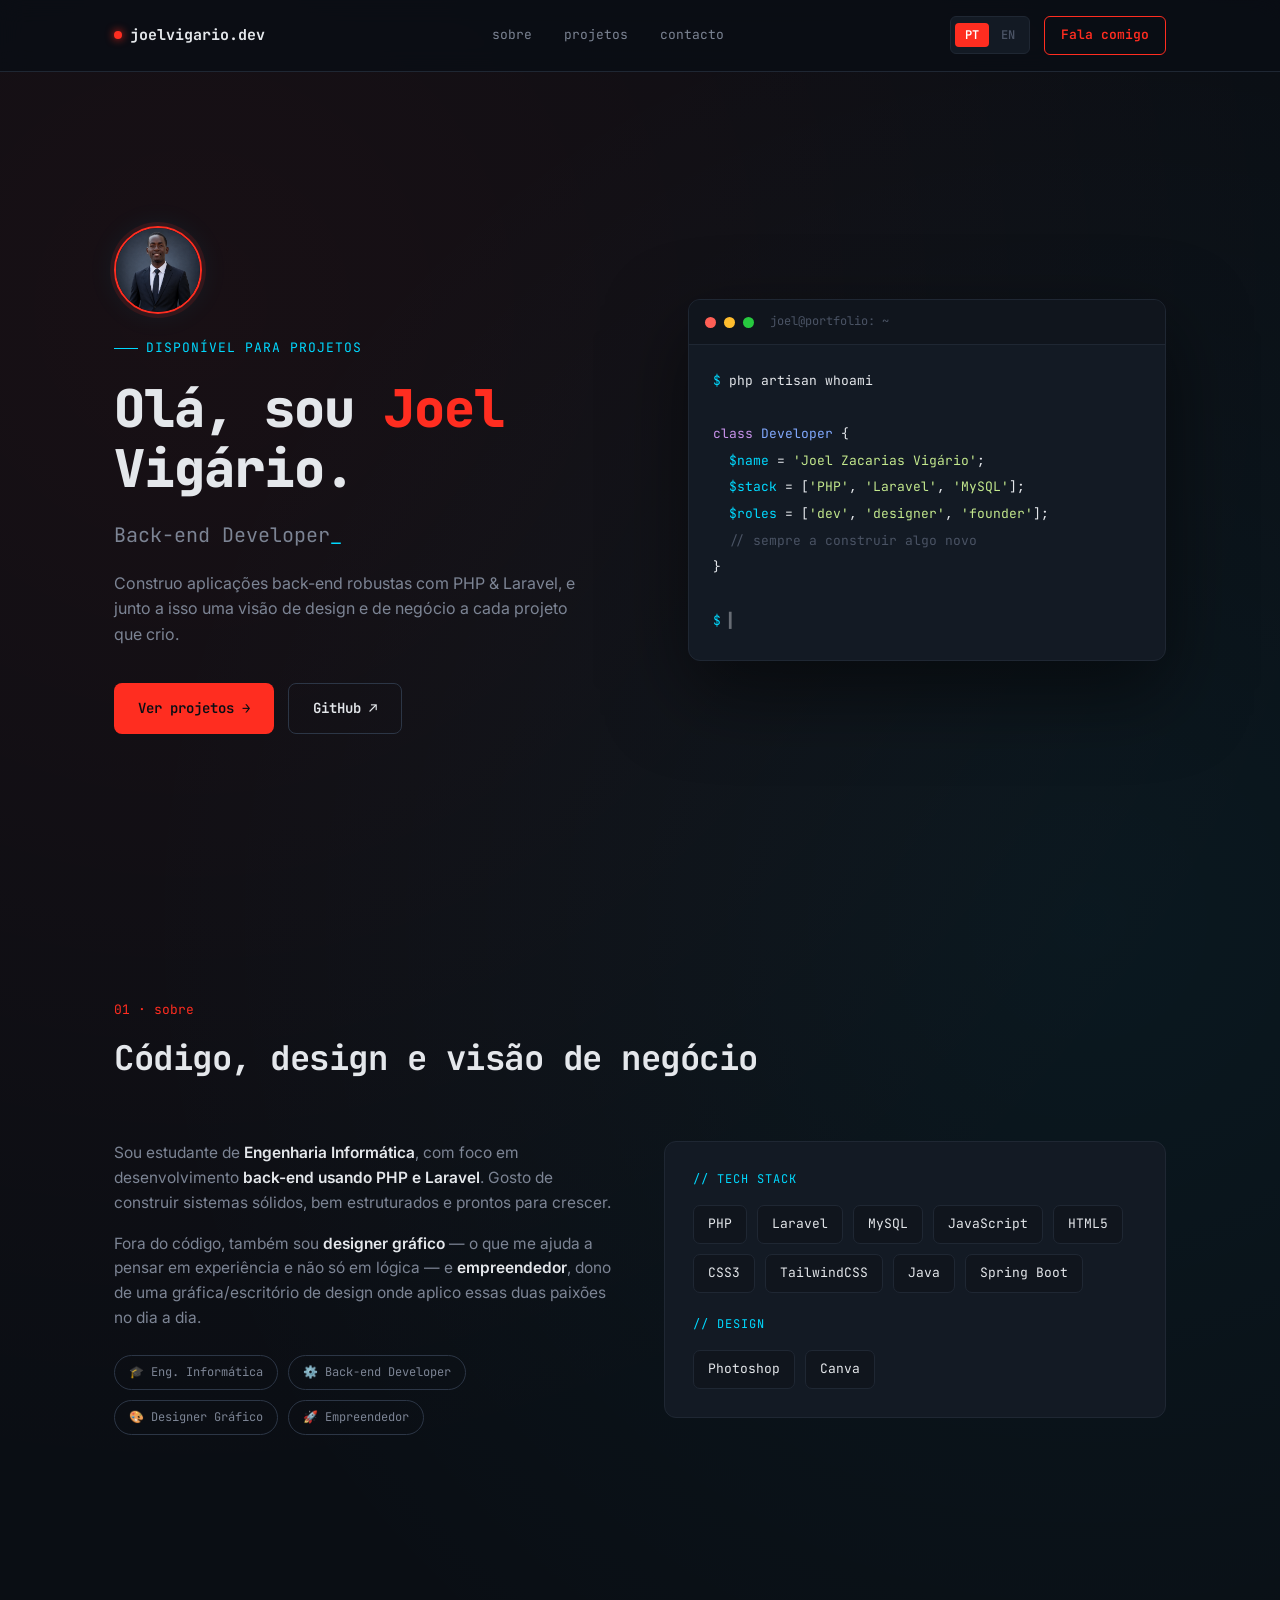
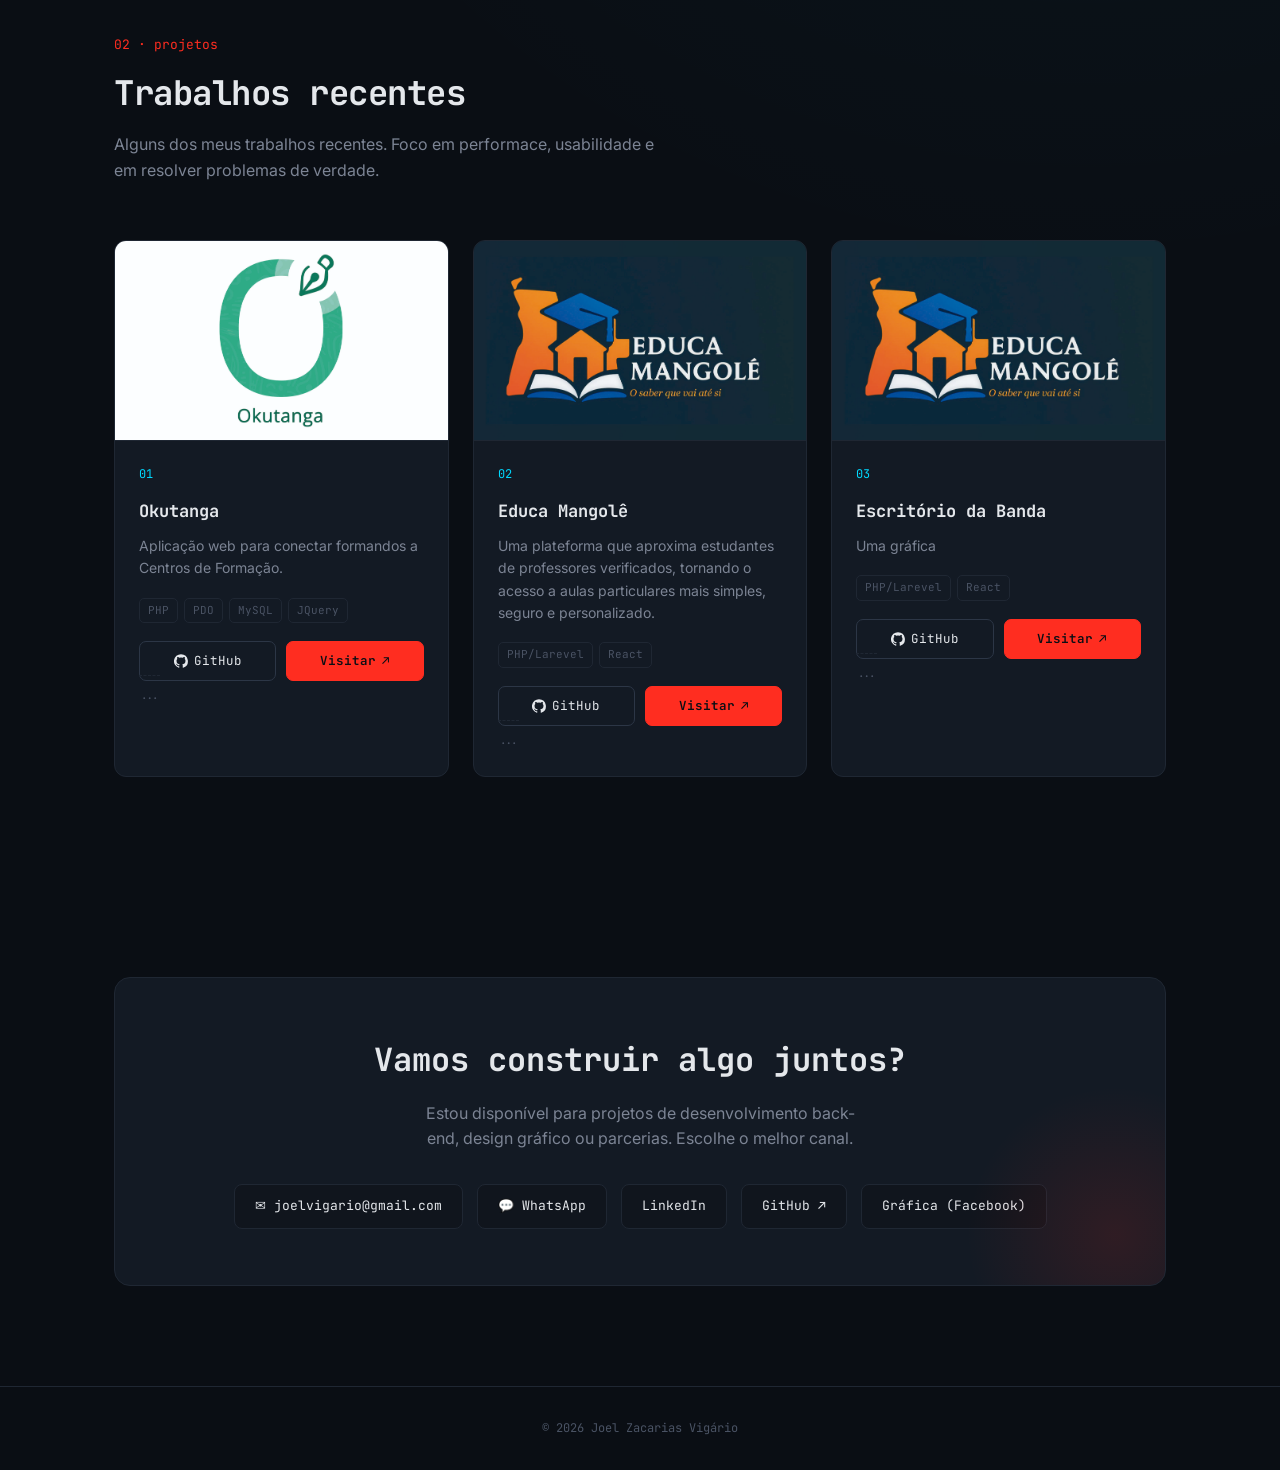
==== commit c65c8bf7: "update" ====
--- a/index.html
+++ b/index.html
@@ -123,7 +123,7 @@
       <!-- Okutanga -->
       <div class="project-card">
         <div class="project-image">
-          <img src="assets/Okutanga.png" alt="Okutanga">
+          <img src="assets/okutanga.jpg" alt="Okutanga">
 <!--           
           <div class="img-fallback">
             <svg width="36" height="36" viewBox="0 0 24 24" fill="none" stroke="currentColor" stroke-width="1.5"><rect x="3" y="3" width="18" height="18" rx="2"/><circle cx="8.5" cy="8.5" r="1.5"/><path d="M21 15l-5-5L5 21"/></svg>
@@ -151,19 +151,43 @@
         </div>
       </div>
 
-      <!-- Educa -->
+      <!-- Escritório da banda -->
       <div class="project-card">
         <div class="project-image">
-          <!-- <img src="assets/projeto1.jpg" alt="Nome do Projeto"> -->
-          <div class="img-fallback">
-            <svg width="36" height="36" viewBox="0 0 24 24" fill="none" stroke="currentColor" stroke-width="1.5"><rect x="3" y="3" width="18" height="18" rx="2"/><circle cx="8.5" cy="8.5" r="1.5"/><path d="M21 15l-5-5L5 21"/></svg>
-            <span data-i18n="pt">imagem do projeto</span><span data-i18n="en">project image</span>
-          </div>
+          <img src="assets/educa.jpg" alt="Educa Mangolê">
+          
         </div>
         <div class="project-body">
           <div class="project-icon">02</div>
         <h3><span data-i18n="pt">Educa Mangolê</span><span data-i18n="en">Educa Mangolê</span></h3>
         <p data-i18n-block="pt">Uma plateforma que aproxima estudantes de professores verificados, tornando o acesso a aulas particulares mais simples, seguro e personalizado.</p>
+        <p data-i18n-block="en">A plataform that connects students with certified teachers, making access to private lessons simpler, safer and more personalized.</p>
+        <div class="project-stack"><span>PHP/Larevel</span><span>React</span></div>
+          <div class="project-links">
+            <a class="project-link" href="#" target="_blank" rel="noopener">
+              <svg width="14" height="14" viewBox="0 0 24 24" fill="currentColor"><path d="M12 .3a12 12 0 0 0-3.8 23.4c.6.1.8-.3.8-.6v-2.2c-3.3.7-4-1.6-4-1.6-.6-1.4-1.4-1.8-1.4-1.8-1.1-.8.1-.7.1-.7 1.2.1 1.9 1.3 1.9 1.3 1.1 1.8 2.8 1.3 3.5 1 .1-.8.4-1.3.7-1.6-2.7-.3-5.5-1.3-5.5-5.9 0-1.3.5-2.4 1.3-3.2-.1-.3-.6-1.6.1-3.2 0 0 1-.3 3.3 1.2a11.5 11.5 0 0 1 6 0c2.3-1.5 3.3-1.2 3.3-1.2.7 1.6.2 2.9.1 3.2.8.8 1.3 1.9 1.3 3.2 0 4.6-2.8 5.6-5.5 5.9.4.4.8 1.1.8 2.2v3.3c0 .3.2.7.8.6A12 12 0 0 0 12 .3"/></svg>
+              GitHub
+            </a>
+            <a class="project-link primary" href="#" target="_blank" rel="noopener">
+              <span data-i18n="pt">Visitar</span><span data-i18n="en">Visit</span> ↗
+            </a>
+          </div>
+          <div class="placeholder-note" data-i18n="pt">...</div>
+          <div class="placeholder-note" data-i18n="en">...</div>
+        </div>
+      </div>
+
+
+            <!-- escritorio -->
+      <div class="project-card">
+        <div class="project-image">
+          <img src="assets/educa.jpg" alt="Educa Mangolê">
+          
+        </div>
+        <div class="project-body">
+          <div class="project-icon">03</div>
+        <h3><span data-i18n="pt">Escritório da Banda</span><span data-i18n="en">Escritório da Banda</span></h3>
+        <p data-i18n-block="pt">Uma gráfica </p>
         <p data-i18n-block="en">A plataform that connects students with certified teachers, making access to private lessons simpler, safer and more personalized.</p>
         <div class="project-stack"><span>PHP/Larevel</span><span>React</span></div>
           <div class="project-links">
